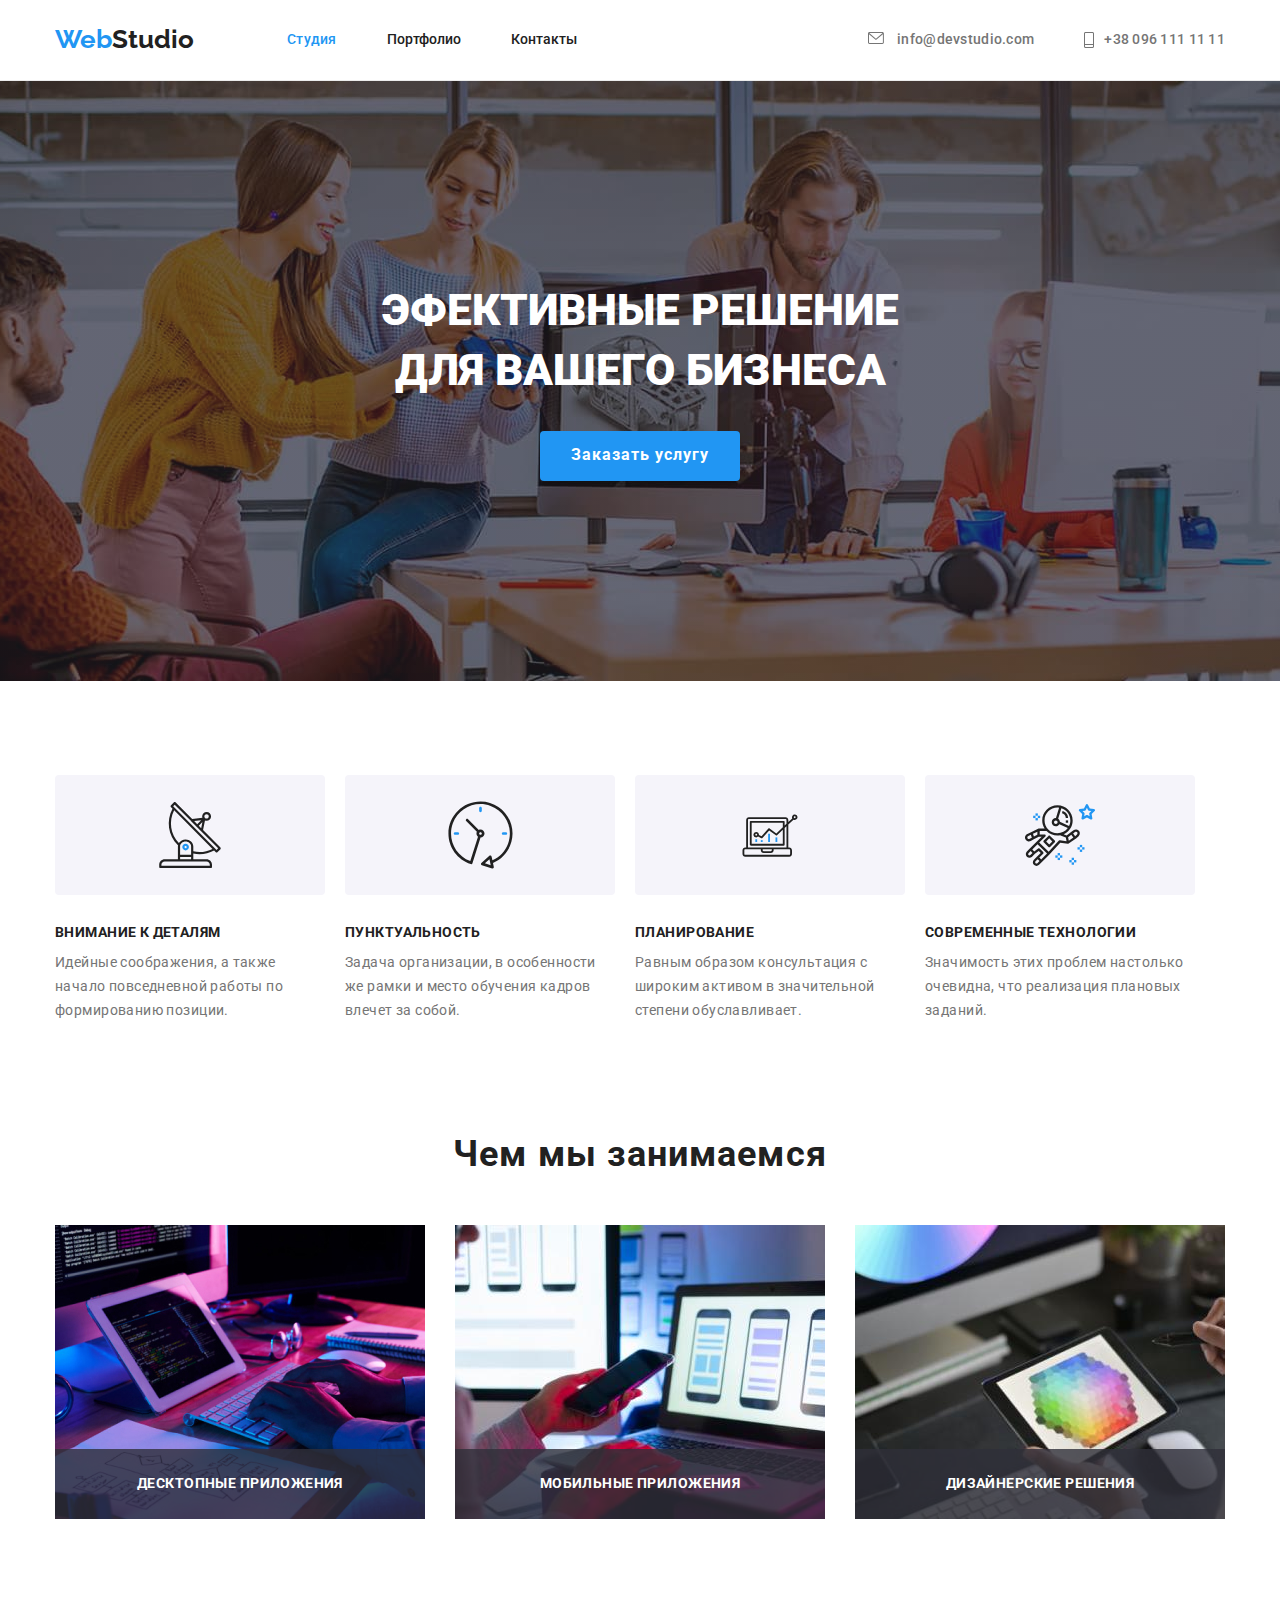
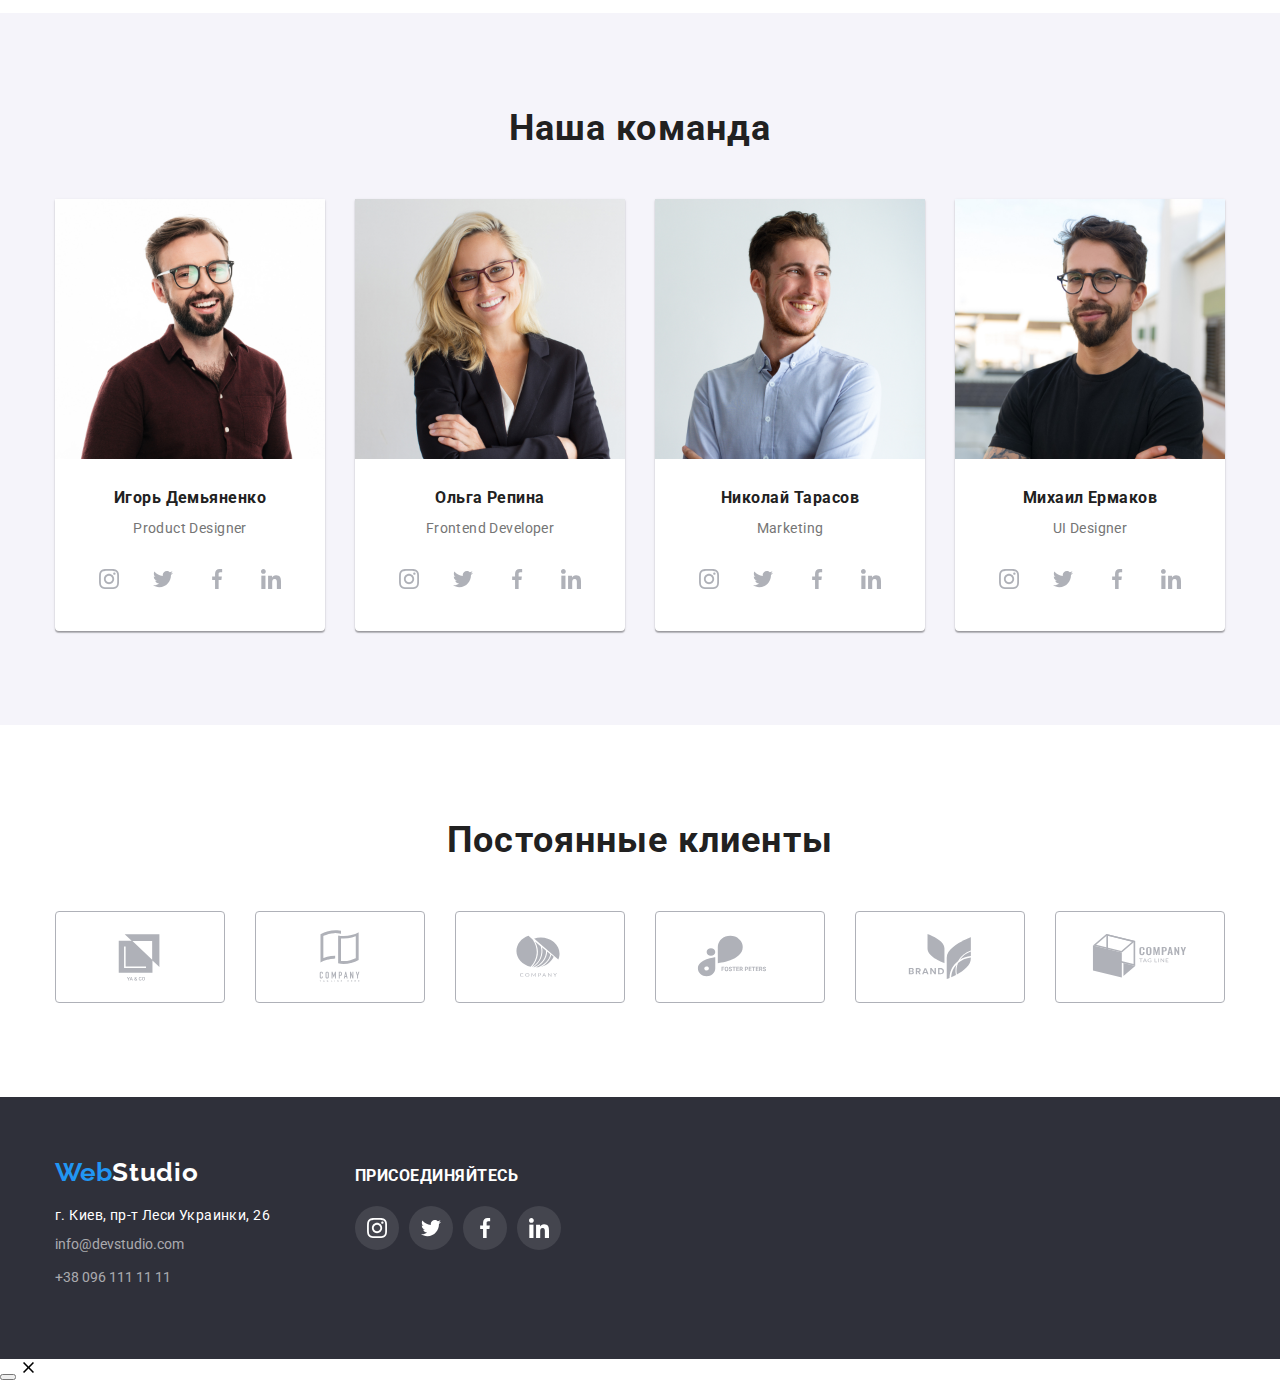
==== index.html @ 94ea0e65 "work overlay" ====
<!DOCTYPE html>
<html lang="en">
<head>
    <meta charset="UTF-8">
    <meta http-equiv="X-UA-Compatible" content="IE=edge">
    <meta name="viewport" content="width=device-width, initial-scale=1.0">
    <title>Студия</title>
    <link rel="preconnect" href="https://fonts.gstatic.com">
    <link rel="stylesheet" href="https://fonts.googleapis.com/css2?family=Raleway:wght@700&family=Roboto:wght@400;500;700;900&display=swap">
    <link rel="stylesheet" href="https://cdnjs.cloudflare.com/ajax/libs/modern-normalize/1.0.0/modern-normalize.css">
    <link rel="stylesheet" href="./css/style.css">
</head>
<body class="page">
    <header class="header">
        <div class="container">
            <div class="main-nav">
                <nav class="nav">
                    <a class="logo" href="./index.html">Web<span class="logo-studio">Studio</span></a>
                    <ul class="site-nav list">
                        <li class="nav-list-item"> <a class="site-nav-link-studia" href="./index.html" >Студия</a></li>
                        <li class="nav-list-item"><a class="site-nav-link" href="./portfolio.html">Портфолио</a></li>
                        <li class="nav-list-item"><a class="site-nav-link" href="">Контакты</a></li>
                    </ul>
                </nav>
                <ul class="auth list">
                    <li class="auts-list-item">
                        <a class="contakts-mail" href="info@devstudio.com"> 
                        <svg class="link" width="16" height="12" style="margin-right: 10px">
                            <use href="./imeges/icons.svg#icon-envelope"></use>
                        </svg>
                        info@devstudio.com</a></li>
                    <li class="auts-list-item">
                        <a class="contakts-tel" href="+38096111111">
                        <svg class="link-tel" width="10" height="16" style="margin-right: 10px">
                            <use href="./imeges/icons.svg#icon-Vector-2"></use>
                        </svg>
                        +38 096 111 11 11</a></li>
                </ul>
            </div>
        </div>
    </header>
    <main>
        <section class="herro">
            <div class="container">
                <h1 class="herro-title">ЭФЕКТИВНЫЕ РЕШЕНИЕ <br> ДЛЯ ВАШЕГО БИЗНЕСА</h1>
                <button class="herro-button" data-modal-open>Заказать услугу</button>
            </div>
            
        </section>
        <section class="features">
            <div class="container">
                <ul class="features-list list">
                    <li class="feature-list-item">
                        <div class="features-rectangle">
                            <svg  width="66" height="70">
                                <use href="./imeges/icons.svg#icon-antenna-1"></use>
                            </svg>
                        </div>
                        <h3 class="feature-title title">Внимание к деталям</h3>
                        <p class="desc">Идейные соображения, а также начало повседневной работы по формированию позиции.</p>
                    </li>
                    <li class="feature-list-item">
                        <div class="features-rectangle">
                            <svg width="67" height="70">
                                <use href="./imeges/icons.svg#icon-clock-1"></use>
                            </svg>
                        </div>
                        <h3 class="feature-title title">Пунктуальность</h3>
                        <p class="desc">Задача организации, в особенности же рамки и место обучения кадров влечет за собой.</p>
                    </li>
                    <li class="feature-list-item">
                        <div class="features-rectangle">
                            <svg width="70" height="55">
                                <use href="./imeges/icons.svg#icon-diagram-1"></use>
                            </svg>
                        </div>
                        <h3 class="feature-title title">Планирование</h3>
                        <p class="desc">Равным образом консультация с широким активом в значительной степени обуславливает.</p>
                    </li>
                    <li class="feature-list-item">
                        <div class="features-rectangle">
                            <svg width="70" height="70">
                                <use href="./imeges/icons.svg#icon-astronaut-1"></use>
                            </svg>
                        </div>
                        <h3 class="feature-title title">Современные технологии</h3>
                        <p class="desc">Значимость этих проблем настолько очевидна, что реализация плановых заданий.</p>
                    </li>
                </ul>
            </div>
        </section>
        <section class="our-work">
            <div class="container">
                <h2 class="title-h-two">Чем мы занимаемся</h2>
                <ul class="list">
                    <li class="our-work-item">
                        <div class="our-work-div">
                            <img src="./imeges/klava.jpg" alt="Руки на клавиатуре" width="370">
                            <div class="our-work-overlay">
                                <h3 class="our-work-title-overlay title">Десктопные приложения</h3>
                            </div>
                        </div>
                        
                    </li>
                    <li class="our-work-item">
                        <div class="our-work-div">
                            <img src="./imeges/tel.jpg" alt="телефон в руке" width="370">
                            <div class="our-work-overlay">
                                <h3 class="our-work-title-overlay title">Мобильные приложения</h3>
                            </div>
                        </div>
                        
                    </li>
                    <li class="our-work-item">
                        <div class="our-work-div">
                        <img src="./imeges/tab.jpg" alt="планшет в руке" width="370">
                        <div class="our-work-overlay">
                            <h3 class="our-work-title-overlay title">Дизайнерские решения</h3>
                        </div>
                        </div>
                    </li>
                </ul>
            </div>
        </section>
        <section class="our-team">
            <div class="container">
                <h2 class="title-h-two">Наша команда</h2>
                <ul class="team-list list">
                    <li class="team-list-item">
                        <article class="our-team-card">
                            <img src="./imeges/Igor.jpg" alt="Игорь Демьяненко" width="270">
                            <div class="our-team-content">
                                <h3 class="title-h-three">Игорь Демьяненко</h3>
                                <p class="desc">Product Designer</p>
                                <ul class="social-list list">
                                    <li class="social-list-item">
                                        <a class="social-link" href="">
                                            <svg class="social-link-icon" width="20" height="20">
                                                <use href="./imeges/icons.svg#icon-instagram-2"></use>
                                            </svg>
                                        </a>
                                    </li>
                                    <li class="social-list-item">
                                        <a class="social-link" href="">
                                            <svg class="social-link-icon" width="20" height="20">
                                                <use href="./imeges/icons.svg#icon-twitter-1"></use>
                                            </svg>
                                        </a>
                                    </li>
                                    <li class="social-list-item">
                                        <a class="social-link" href="">
                                            <svg class="social-link-icon"  width="20" height="20">
                                                <use href="./imeges/icons.svg#icon-facebook-1"></use>
                                            </svg>
                                        </a>
                                    </li>
                                    <li class="social-list-item">
                                        <a class="social-link" href="">
                                            <svg class="social-link-icon" width="20" height="20">
                                                <use href="./imeges/icons.svg#icon-linkedin-1"></use>
                                            </svg>
                                        </a>
                                    </li>
                                </ul>
                            </div>
                        </article> 
    
                    </li>
                    <li class="team-list-item">
                        <article class="our-team-card">
                            <img src="./imeges/Olga.jpg" alt="Ольга Репина" width="270">
                            <div class="our-team-content">
                                <h3 class="title-h-three">Ольга Репина</h3>
                                <p class="desc">Frontend Developer</p>
                                <ul class="social-list list">
                                    <li class="social-list-item">
                                        <a class="social-link" href="">
                                            <svg class="social-link-icon" width="20" height="20">
                                                <use href="./imeges/icons.svg#icon-instagram-2"></use>
                                            </svg>
                                        </a>
                                    </li>
                                    <li class="social-list-item">
                                        <a class="social-link" href="">
                                            <svg class="social-link-icon" width="20" height="20">
                                                <use href="./imeges/icons.svg#icon-twitter-1"></use>
                                            </svg>
                                        </a>
                                    </li>
                                    <li class="social-list-item">
                                        <a class="social-link" href="">
                                            <svg class="social-link-icon" width="20" height="20">
                                                <use href="./imeges/icons.svg#icon-facebook-1"></use>
                                            </svg>
                                        </a>
                                    </li>
                                    <li class="social-list-item">
                                        <a class="social-link" href="">
                                            <svg class="social-link-icon" width="20" height="20">
                                                <use href="./imeges/icons.svg#icon-linkedin-1"></use>
                                            </svg>
                                        </a>
                                    </li>
                                </ul>
                            </div>
                        </article> 
                    </li>
                    <li class="team-list-item">
                        <article class="our-team-card">
                            <img src="./imeges/Nikolai.jpg" alt="Николай Тарасов" width="270">
                            <div class="our-team-content">
                                <h3 class="title-h-three">Николай Тарасов</h3>
                                <p class="desc">Marketing</p>
                                <ul class="social-list list">
                                    <li class="social-list-item">
                                        <a class="social-link" href="">
                                            <svg class="social-link-icon" width="20" height="20">
                                                <use href="./imeges/icons.svg#icon-instagram-2"></use>
                                            </svg>
                                        </a>
                                    </li>
                                    <li class="social-list-item">
                                        <a class="social-link" href="">
                                            <svg class="social-link-icon" width="20" height="20">
                                                <use href="./imeges/icons.svg#icon-twitter-1"></use>
                                            </svg>
                                        </a>
                                    </li>
                                    <li class="social-list-item">
                                        <a class="social-link" href="">
                                            <svg class="social-link-icon" width="20" height="20">
                                                <use href="./imeges/icons.svg#icon-facebook-1"></use>
                                            </svg>
                                        </a>
                                    </li>
                                    <li class="social-list-item">
                                        <a class="social-link" href="">
                                            <svg class="social-link-icon" width="20" height="20">
                                                <use href="./imeges/icons.svg#icon-linkedin-1"></use>
                                            </svg>
                                        </a>
                                    </li>
                                </ul>
                            </div>
                           
                        </article>
                    </li>
                    <li class="team-list-item">
                        <article class="our-team-card">
                            <img src="./imeges/Michael.jpg" alt="Михаил Ермаков" width="270">
                            <div class="our-team-content">
                                <h3 class="title-h-three">Михаил Ермаков</h3>
                                <p class="desc">UI Designer</p>
                                <ul class="social-list list">
                                    <li class="social-list-item">
                                        <a class="social-link" href="">
                                            <svg class="social-link-icon" width="20" height="20">
                                                <use href="./imeges/icons.svg#icon-instagram-2"></use>
                                            </svg>
                                        </a>
                                    </li>
                                    <li class="social-list-item">
                                        <a class="social-link" href="">
                                            <svg class="social-link-icon" width="20" height="20">
                                                <use href="./imeges/icons.svg#icon-twitter-1"></use>
                                            </svg>
                                        </a>
                                    </li>
                                    <li class="social-list-item">
                                        <a class="social-link" href="">
                                            <svg class="social-link-icon" width="20" height="20">
                                                <use href="./imeges/icons.svg#icon-facebook-1"></use>
                                            </svg>
                                        </a>
                                    </li>
                                    <li class="social-list-item">
                                        <a class="social-link" href="">
                                            <svg class="social-link-icon" width="20" height="20">
                                                <use href="./imeges/icons.svg#icon-linkedin-1"></use>
                                            </svg>
                                        </a>
                                    </li>
                                </ul>
                            </div>
                        </article>
                    </li>
                </ul>
            </div>
        </section>
        <section class="our-clients">
            <div class="container">
                <h2 class="our-clients-title">Постоянные клиенты</h2>
                <ul class="our-clients-list list" >
                    <li>
                        <a class="client-link" href="">
                            <svg class="client-link-icon" width="106" height="60">
                                <use href="./imeges/icons.svg#icon-Logo-4"></use>
                            </svg>
                        </a>
                    </li>
                    <li>
                        <a class="client-link" href="">
                            <svg class="client-link-icon" width="106" height="60">
                                <use href="./imeges/icons.svg#icon-Logo-1-1"></use>
                            </svg>
                        </a>
                    </li> 
                    <li>
                        <a class="client-link" href="">
                            <svg class="client-link-icon"  width="106" height="60">
                                <use href="./imeges/icons.svg#icon-Logo-5-1"></use>
                            </svg>
                        </a>
                    </li>
                    <li>
                        <a class="client-link" href="">
                            <svg class="client-link-icon" width="106" height="60">
                                <use href="./imeges/icons.svg#icon-Logo-2-1"></use>
                            </svg>
                        </a>
                    </li>
                    <li>
                        <a class="client-link" href="">
                            <svg class="client-link-icon" width="106" height="60">
                                <use href="./imeges/icons.svg#icon-Logo-7"></use>
                            </svg>
                        </a>
                    </li>
                    <li>
                        <a class="client-link" href="">
                            <svg class="client-link-icon" width="106" height="60">
                                <use href="./imeges/icons.svg#icon-Logo-6-1"></use>
                            </svg>
                        </a>
                    </li>
                </ul>
            </div>
        </section>
    </main>
    <footer class="footer">
        <div class="container">
            <div class="post">
                <a class="logo" href="./index.html">Web<span class="logo-studio-footer">Studio</span></a>
                <address class="footer-address">г. Киев, пр-т Леси Украинки, 26</address>
                <ul class="footer-contakts-item">
                    <li class="footer-contakts-title"><a class="footer-contakts" href="info@devstudio.com">info@devstudio.com</a></li>
                    <li class="footer-contakts-title"><a class="footer-contakts" href="+380961111111">+38 096 111 11 11</a></li>
                </ul>
            </div>
            <div class="footer-social">
                <h3 class="footer-social-title">присоединяйтесь</h3>
                <ul class="footer-social-list list">
                    <li class="footer-social-list-item">
                        <a class="footer-social-link" href="">
                            <svg class="footer-social-icon"  width="20" height="20">
                                <use href="./imeges/icons.svg#icon-instagram-2"></use>
                            </svg>
                        </a>
                    </li>
                    <li class="footer-social-list-item">
                        <a class="footer-social-link" href="">
                            <svg class="footer-social-icon"  width="20" height="20">
                                <use href="./imeges/icons.svg#icon-twitter-1"></use>
                            </svg>
                        </a>
                    </li>
                    <li class="footer-social-list-item">
                        <a class="footer-social-link" href="">
                            <svg class="footer-social-icon"  width="20" height="20">
                                <use href="./imeges/icons.svg#icon-facebook-1"></use>
                            </svg>
                        </a>
                    </li>
                    <li class="footer-social-list-item">
                        <a class="footer-social-link" href="">
                            <svg class="footer-social-icon"  width="20" height="20">
                                <use href="./imeges/icons.svg#icon-linkedin-1"></use>
                            </svg>
                        </a>
                    </li>
                </ul>
            </div>
        </div>
    </footer>
    <div class="backdrop is-hiden" data-modal>
        <div class="madal">
            <button class="btn-close" data-modal-close></button>
            <svg  width="18" height="18">
                <use href="./imeges/icons.svg#icon-close"></use>
            </svg>
        </div>
    </div>
    <script src="./js/modal.js"></script>
</body>
</html>
---- css/style.css ----
ul {
  list-style: none;
}
a {
  text-decoration: none;
}
:root {
  --main-text-cl: #212121;
  --btn-cl: #2196f3;
  --bg-cl: #e5e5e5;
  --pargf-cl: #757575;
  --dark-bg: #2f303a;
  --text-white: #ffffff;
  --maim-font: "Roboto", sans-serif;
  --bg-cl-icon: #f5f4fa;
  --icon-cl: #afb1b8;
}
html {
  box-sizing: border-box;
}
img {
  display: block;
  max-width: 100%;
  height: auto;
}
p {
  margin: 0;
  padding: 0;
}
*,
*::before,
*::after {
  box-sizing: inherit;
}
.page {
  background-color: var(--text-white);
  font-family: var(--maim-font);
  color: var(--main-text-cl);
  font-style: normal;
  font-weight: normal;
  font-size: 14px;
  line-height: 1.7;
}
.container {
  width: 1200px;
  margin: 0 auto;
  padding: 0 15px;
}
.list {
  padding: 0;
  margin: 0;
  list-style: none;
}
.title {
  margin-top: 0;
  margin-bottom: 0;
}
.title {
  font-size: 14px;
  font-weight: bold;
  line-height: 1.14;
  letter-spacing: 0.03em;
  text-transform: uppercase;
  color: var(--main-text-cl);
  margin-bottom: 10px;
}

.header {
  margin-left: 0;
  border-bottom: 1px solid #ececec;
}
/* #region main*/
.main-nav {
  display: flex;
  background: var(--text-white);
}
.nav {
  display: flex;
  align-items: center;
}
.main-nav .container {
  align-items: center;
  display: flex;
}
.nav-list-item:not(:last-child) {
  margin-right: 50px;
}
.logo {
  font-family: "Raleway", sans-serif;
  font-weight: bold;
  font-size: 26px;
  line-height: 1.2;
  color: var(--btn-cl);
  display: flex;
}
.logo-studio {
  color: var(--main-text-cl);
}
.site-nav {
  display: flex;
  margin-left: 93px;
}

.nav .site-nav-link:hover,
.nav .site-nav-link:focus {
  color: var(--btn-cl);
}

.auth .contakts-mail:hover,
.auth .contakts-mail:focus {
  color: var(--btn-cl);
}
.auth .contakts-tel:hover,
.auth .contakts-tel:focus {
  color: var(--btn-cl);
}
.contakts-tel:hover .link,
.contakts-tel:focus .link {
  fill: var(--btn-cl);
}
.contakts-mail:hover .link,
.contakts-mail:focus .link {
  fill: var(--btn-cl);
}
.contakts-mail,
.contakts-tel {
  fill: currentColor;
}
.site-nav-link {
  font-weight: 500;
  line-height: 1.14;
  color: var(--main-text-cl);
  padding-top: 32px;
  padding-bottom: 32px;
  display: block;
}
.site-nav-link-studia {
  font-weight: 500;
  line-height: 1.14;
  letter-spacing: 0.02em;
  color: var(--btn-cl);
  padding-top: 32px;
  padding-bottom: 32px;
  display: block;
}
.auth {
  display: flex;
  margin-left: auto;
  text-align: center;
}
.auts-list-item:not(:last-child) {
  margin-right: 50px;
}
.contakts-mail {
  font-weight: 500;
  line-height: 1.14;
  letter-spacing: 0.02em;
  color: var(--pargf-cl);
  padding-top: 32px;
  padding-bottom: 32px;
  display: block;
}
.contakts-tel {
  font-weight: 500;
  line-height: 1.14;
  letter-spacing: 0.02em;
  color: var(--pargf-cl);
  padding-top: 32px;
  padding-bottom: 32px;
  display: block;
  display: flex;
  text-align: center;
}
/*#endregion main*/

/*#region herro*/
.herro-button:hover,
.herro-button:focus {
  background-color: #188ce8;
}
.herro {
  max-width: 1600px;
  height: 600px;
  margin-left: auto;
  margin-right: auto;
  background-image: linear-gradient(
      rgba(47, 48, 58, 0.4),
      rgba(47, 48, 58, 0.4)
    ),
    url(../imeges/herro.jpg);
  background-repeat: no-repeat;
  background-position: center;
  background-size: cover;
  background-color: var(--dark-bg);
  text-align: center;
  padding-top: 200px;
  padding-bottom: 200px;
}
.herro-title {
  font-family: var(--maim-font);
  margin-top: 0;
  font-weight: 900;
  font-size: 44px;
  line-height: 1.36;
  color: var(--text-white);
  margin-bottom: 30px;
}
.herro-button {
  letter-spacing: 0.06em;
  line-height: 1.81;
  font-size: 16px;
  font-weight: 700;
  background: var(--btn-cl);
  box-shadow: 0px 4px 4px rgba(0, 0, 0, 0.15);
  border-radius: 4px;
  color: var(--text-white);
  width: 145px;
  height: 38px;
  left: 712px;
  top: 174px;
  width: 200px;
  height: 50px;
  left: 700px;
  top: 430px;
  border-style: none;
}
/*#endregion herro*/
/*#region features*/
.features {
  background: var(--text-white);
  padding-top: 94px;
}
.features-list {
  display: flex;
}
.feature-list-item {
  flex-basis: 270px;
}
.feature-list-item:not(:last-child) {
  margin-right: 20px;
}
.features-rectangle {
  height: 120px;
  margin-bottom: 30px;
  display: flex;
  justify-content: center;
  align-items: center;

  background-color: var(--bg-cl-icon);
  border-radius: 4px;
}

.title-h-three {
  font-weight: bold;
  font-size: 16px;
  line-height: 1.14;
  letter-spacing: 0.03em;
  color: var(--main-text-cl);
  margin-top: 0px;
  margin-bottom: 10px;
}
.desc {
  line-height: 1.71;
  letter-spacing: 0.03em;
  color: var(--pargf-cl);
  margin-bottom: 16px;
}
/*#endregion features*/

/*#region our-work*/
.our-work {
  background: var(--text-white);
  padding-top: 94px;
  padding-bottom: 94px;
}
.our-work .list {
  display: flex;
}
.title-h-two {
  font-weight: bold;
  font-size: 36px;
  line-height: 1.17;
  text-align: center;
  letter-spacing: 0.03em;
  color: var(--maim-font);
  margin-bottom: 50px;
  margin-top: 0;
}
.our-work-item{
  position: relative;
}
.our-work-item:not(:last-child) {
  margin-right: 30px;

}
.our-work-overlay{
  position: absolute;
  background-color: rgba(47, 48, 58, 0.8);
  width: 100%;
  bottom: 0;
  left: 0;
  
}
.our-work-title-overlay{
  line-height: 1,14;
text-align: center;
letter-spacing: 0.03em;
text-transform: uppercase;
margin-bottom: 0;
padding: 27px 0;

color: var(--text-white);

}
.our-work-div{
  position: relative;
top: 0;
bottom: 0;
}

/*#endregion our-work*/
/*#region our-team*/
.our-team {
  background-color: var(--bg-cl-icon);
  padding-bottom: 94px;
  padding-top: 94px;
}
.team-list {
  display: flex;
}
.team-list-item:not(:last-child) {
  margin-right: 30px;
}
.our-team-card {
  background-color: var(--text-white);
  text-align: center;
  box-shadow: 0px 1px 3px rgba(0, 0, 0, 0.12), 0px 1px 1px rgba(0, 0, 0, 0.14),
    0px 2px 1px rgba(0, 0, 0, 0.2);
  border-radius: 0px 0px 4px 4px;
  width: 270px;
}
.our-team-content {
  padding: 30px 32px;
}
.social-list {
  display: flex;
  justify-content: space-between;
}

.social-link:hover,
.social-link:focus {
  color: var(--text-white);
  background-color: var(--btn-cl);
}

.social-link {
  width: 44px;
  height: 44px;
  display: flex;
  border-radius: 50%;
  justify-content: center;
  align-items: center;

  text-decoration: none;
  color: var(--icon-cl);
  background-color: inherit;
  fill: currentColor;
}

/*#endregion our-team*/
/*#region our-clients*/
.our-clients {
  padding: 94px 0;
}
.our-clients-title {
  color: var(--main-text-cl);
  font-weight: bold;
  font-size: 36px;
  line-height: 1.17;
  text-align: center;
  letter-spacing: 0.03em;
  margin-bottom: 50px;
  margin-top: 0;
}
.our-clients-list {
  display: flex;
  justify-content: space-between;
}
.client-link {
  width: 170px;
  height: 92px;
  display: flex;
  justify-content: center;
  align-items: center;
  fill: var(--icon-cl);
  border-radius: 4px;
  border: 1px solid var(--icon-cl);
}
.client-link:hover,
.client-link:focus {
  border-color: var(--btn-cl);
  fill: var(--btn-cl);
}
/*#endregion our-clients*/
.footer > .container {
  display: flex;
  align-items: baseline;
}
.footer {
  padding-top: 60px;
  padding-bottom: 60px;
  background-color: var(--dark-bg);
  color: var(--text-white);
  text-decoration: none;
  padding-left: 0;
  padding-right: 0;
}
.footer .footer-address:hover,
.footer .footer-address:focus {
  color: var(--btn-cl);
}
.footer .footer-contakts:hover,
.footer .footer-contakts:focus {
  color: var(--btn-cl);
}
.logo-studio-footer {
  color: var(--text-white);
  line-height: 1.2;
  /* or 171% */
  letter-spacing: 0.03em;
  color: #ffffff;
}
.footer-contakts-list {
  display: block;
  padding-left: 0;
}

.footer-address {
  font-family: Roboto;
  font-style: normal;
  font-weight: normal;
  color: var(--text-white);
  line-height: 1.14;
  /* or 171% */

  letter-spacing: 0.03em;
  text-decoration: none;
  margin-bottom: 9px;
  margin-top: 20px;
}
.footer-contakts-list {
  font-family: Roboto;
  font-style: normal;
  font-weight: normal;
  line-height: 1.7;

  letter-spacing: 0.03em;
  color: rgba(255, 255, 255, 0.6);
  text-decoration: none;
}

.footer-contakts {
  color: rgba(255, 255, 255, 0.6);
}
.post:not(:last-child) {
  margin-bottom: 9px;
}
.footer-contakts-list:not(:last-child) {
  margin-bottom: 9px;
}
.post {
  margin-left: 0;
  margin-right: 30px;
  width: 270px;
}
.footer-contakts-item {
  padding-left: 0px;
  margin: 0px;
}
.footer-contakts-title:not(:last-child) {
  margin-bottom: 9px;
}
.footer-social {
  width: 206px;
  display: block;
}
.footer-social-title {
  font-weight: bold;
  line-height: 1.14;
  letter-spacing: 0.03em;
  text-transform: uppercase;

  color: var(--text-white);
  display: inline-block;
  margin-bottom: 20px;
  margin-top: 0;
}
.footer-social-list {
  display: flex;
  justify-content: space-between;
}
.footer-social-link {
  width: 44px;
  height: 44px;
  display: flex;
  justify-content: center;
  align-items: center;

  border-radius: 50%;
  text-decoration: none;
  fill: var(--text-white);
  background-color: rgba(255, 255, 255, 0.1);
}
.footer-social-link:hover,
.footer-social-link:focus {
  color: var(--text-white);
  background-color: var(--btn-cl);
}
.contacts {
  margin-top: 20px;
  font-style: inherit;
}
.contakts-mail-portfolio {
  font-weight: 500;
  line-height: 1.14;
  letter-spacing: 0.02em;
  color: var(--pargf-cl);
}
.visually-hidden {
  position: absolute !important;
  clip: rect(1px 1px 1px 1px);
  clip: rect(1px, 1px, 1px, 1px);
  padding: 0 !important;
  border: 0 !important;
  height: 1px !important;
  width: 1px !important;
  overflow: hidden;
}
.our-services {
  background-color: var(--text-white);
  padding-top: 94px;
  padding-bottom: 94px;
}

.our-services .our-services-button:hover,
.our-services .our-services-button:focus {
  background-color: var(--btn-cl);
  color: var(--text-white);
}
.project-button {
  display: flex;
  margin-bottom: 50px;
  justify-content: center;
}
.button-list {
  display: flex;
  justify-content: center;
}
.button-item {
}
.button-item:not(:last-child) {
  margin-right: 8px;
}
.our-services-button {
  font-weight: 500;
  font-size: 16px;
  line-height: 1.63;
  color: var(--main-text-cl);
  background: #f5f4fa;
  cursor: pointer;
  display: inline-block;
  border-radius: 4px;
  border-style: none;
  padding: 6px 22px;
}
.card-set {
  flex-basis: calc(100% / 3 -20px);
  margin-left: 30px;
  margin-top: 50px;
}
.card-set :nth-child(3n) {
  margin-right: 0;
}
.card-set :nth-last-child(-n + 3) {
  margin-bottom: 0;
}
.card-list-content {
  width: 370px;
}
.card-list-content:hover {
  box-shadow: 0px 1px 1px rgba(0, 0, 0, 0.12), 0px 4px 4px rgba(0, 0, 0, 0.06),
    1px 4px 6px rgba(0, 0, 0, 0.16);
}
.card-set {
  margin-top: 50px;
  padding: 0;
  margin: 0;
  list-style: none;
  display: flex;
  flex-wrap: wrap;
}
.card-list-iten {
  margin-right: 30px;
  background-color: var(--text-white);
  margin-bottom: 30px;
}
.project-content {
  padding: 15px;
}
.our-project-card {
  background-color: var(--text-white);
}
.card-text {
  margin-top: 10px;
}
.card-content {
  padding: 20px 24px;
  border: 1px solid #eeeeee;
}
.our-projects-name {
  font-weight: bold;
  font-size: 18px;
  line-height: 2;
  letter-spacing: 0.06em;
  margin-bottom: 4px;
  margin-top: 0px;

  color: var(--main-text-cl);
}
.our-projects-type {
  font-size: 16px;
  line-height: 1.87;
  letter-spacing: 0.03em;
  color: var(--pargf-cl);
}
/*
.backdrop {
  position: fixed;
  top: 0;
  left: 0;
  width: 100%;
  height: 100%;
  background-color: rgba(0, 0, 0, 0.2);
}

.backdrop .is-hidden {
  opacity: 0;
  pointer-events: none;
  visibility: inherit;
}

.modal {
  position: absolute;
  min-width: 528px;
  min-height: 581px;
  left: 536px;
  top: 221px;

  color: var(--text-white);
  box-shadow: 0px 1px 3px rgba(0, 0, 0, 0.12), 0px 1px 1px rgba(0, 0, 0, 0.14),
    0px 2px 1px rgba(0, 0, 0, 0.2);
  border-radius: 4px;
}
.btn-close {
  position: absolute;
  width: 30px;
  height: 30px;
  margin-top: 8px;
  margin-left: 8px;
  fill: var(--main-text-cl);
  background: var(--text-white);
  border: 1px solid rgba(0, 0, 0, 0.1);
}
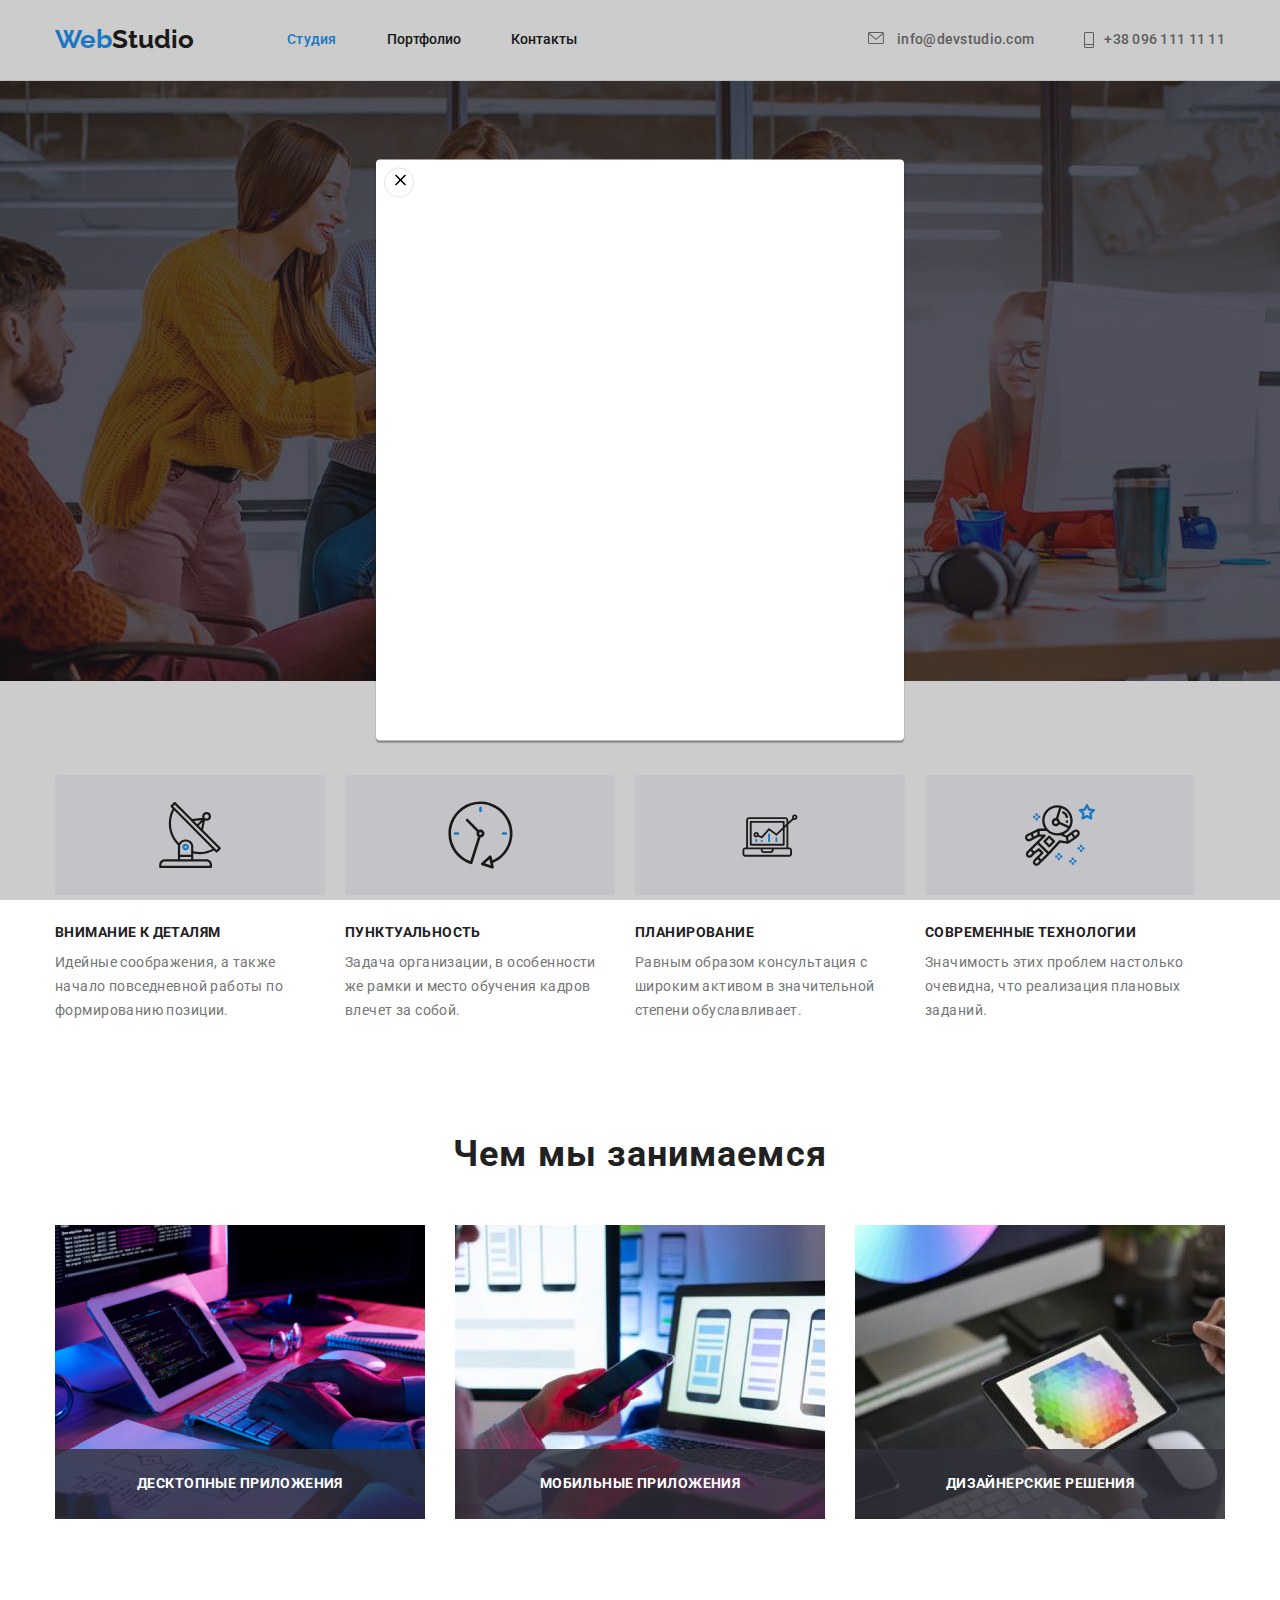
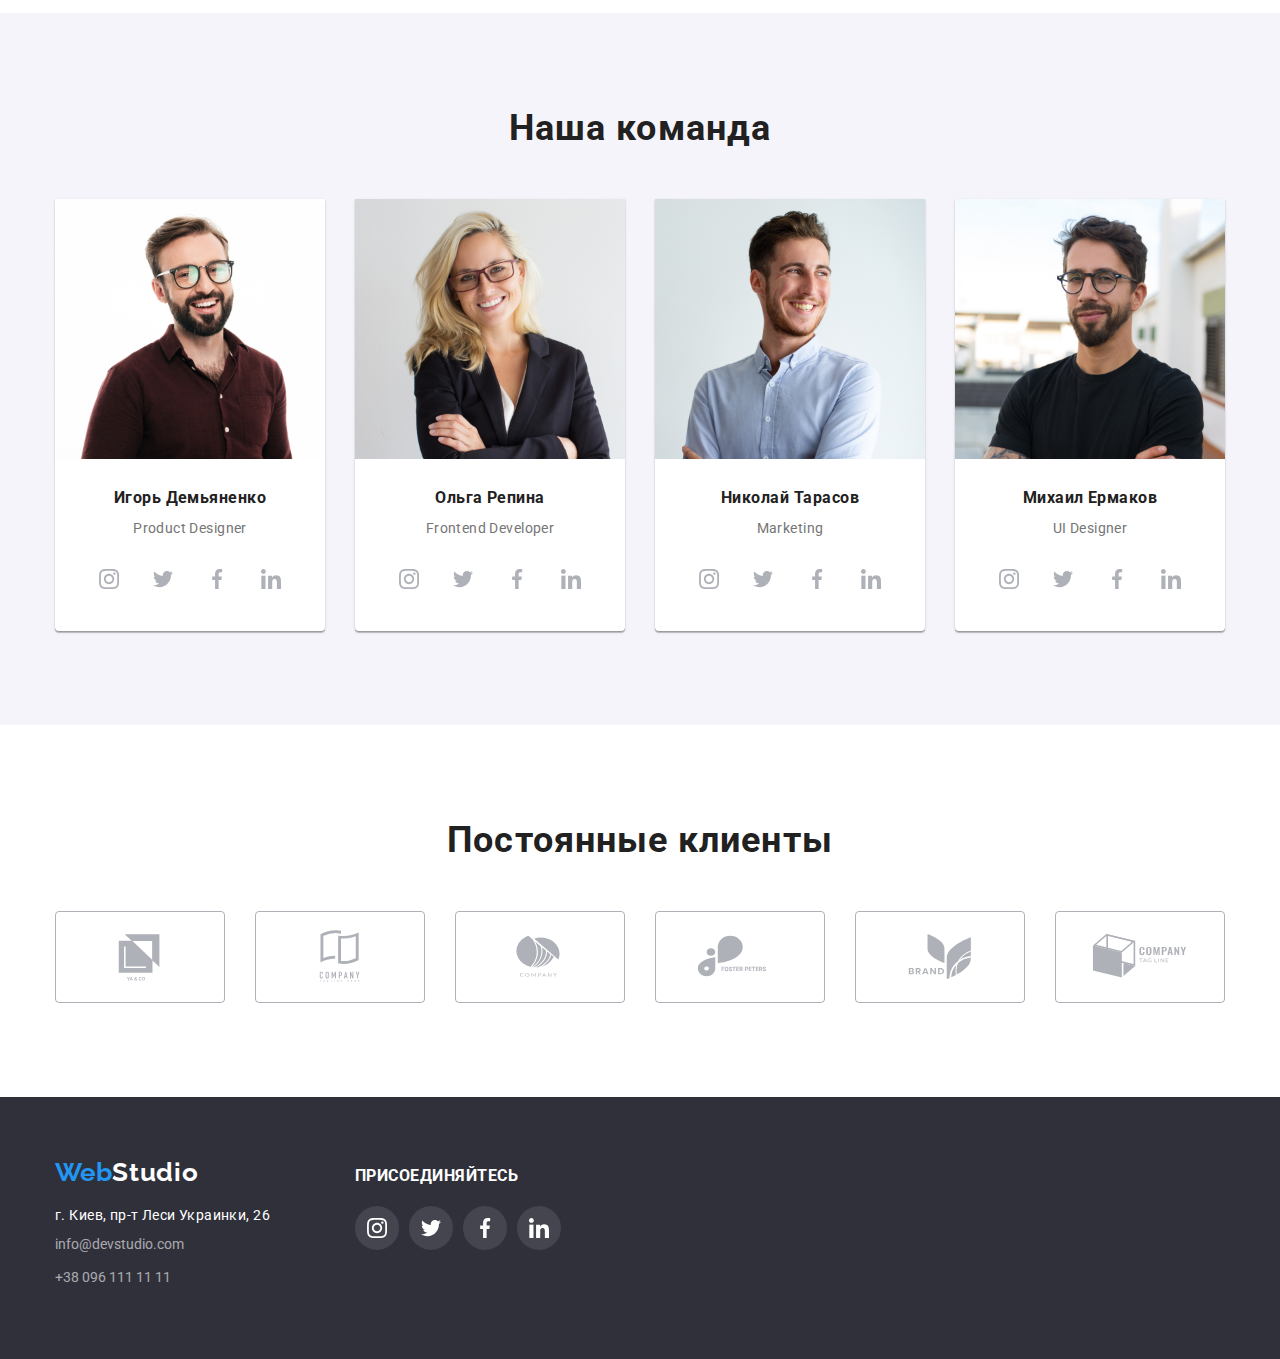
==== commit 290cc15f: "close button" ====
--- a/index.html
+++ b/index.html
@@ -43,7 +43,7 @@
         <section class="herro">
             <div class="container">
                 <h1 class="herro-title">ЭФЕКТИВНЫЕ РЕШЕНИЕ <br> ДЛЯ ВАШЕГО БИЗНЕСА</h1>
-                <button class="herro-button" data-modal-open>Заказать услугу</button>
+                <button class="herro-button" type="button" data-modal-open>Заказать услугу</button>
             </div>
             
         </section>
@@ -382,12 +382,14 @@
             </div>
         </div>
     </footer>
-    <div class="backdrop is-hiden" data-modal>
-        <div class="madal">
-            <button class="btn-close" data-modal-close></button>
-            <svg  width="18" height="18">
-                <use href="./imeges/icons.svg#icon-close"></use>
-            </svg>
+    
+    <div class="backdrop is-hidden" data-modal>
+        <div class="modal">
+            <button class="btn-close" data-modal-close>
+                <svg width="18" height="18">
+                    <use href="./imeges/icons.svg#icon-close"></use>
+                </svg>
+            </button>
         </div>
     </div>
     <script src="./js/modal.js"></script>
--- a/css/style.css
+++ b/css/style.css
@@ -14,6 +14,7 @@
   --maim-font: "Roboto", sans-serif;
   --bg-cl-icon: #f5f4fa;
   --icon-cl: #afb1b8;
+  --animation: 250ms cubic-bezier(0.4, 0, 0.2, 1);
 }
 html {
   box-sizing: border-box;
@@ -133,6 +134,7 @@
   padding-top: 32px;
   padding-bottom: 32px;
   display: block;
+  transition: var(--animation);
 }
 .site-nav-link-studia {
   font-weight: 500;
@@ -142,6 +144,7 @@
   padding-top: 32px;
   padding-bottom: 32px;
   display: block;
+  transition: background-color var(--animation), color var(--animation);
 }
 .auth {
   display: flex;
@@ -159,6 +162,7 @@
   padding-top: 32px;
   padding-bottom: 32px;
   display: block;
+  transition:background-color var(--animation), color var(--animation);
 }
 .contakts-tel {
   font-weight: 500;
@@ -170,6 +174,8 @@
   display: block;
   display: flex;
   text-align: center;
+    transition:background-color var(--animation), color var(--animation);
+
 }
 /*#endregion main*/
 
@@ -214,6 +220,7 @@
   box-shadow: 0px 4px 4px rgba(0, 0, 0, 0.15);
   border-radius: 4px;
   color: var(--text-white);
+  cursor: pointer;
   width: 145px;
   height: 38px;
   left: 712px;
@@ -223,6 +230,8 @@
   left: 700px;
   top: 430px;
   border-style: none;
+  transition:background-color var(--animation), color var(--animation);
+
 }
 /*#endregion herro*/
 /*#region features*/
@@ -286,36 +295,33 @@
   margin-bottom: 50px;
   margin-top: 0;
 }
-.our-work-item{
+.our-work-item {
   position: relative;
 }
 .our-work-item:not(:last-child) {
   margin-right: 30px;
-
-}
-.our-work-overlay{
+}
+.our-work-overlay {
   position: absolute;
   background-color: rgba(47, 48, 58, 0.8);
   width: 100%;
   bottom: 0;
   left: 0;
-  
-}
-.our-work-title-overlay{
-  line-height: 1,14;
-text-align: center;
-letter-spacing: 0.03em;
-text-transform: uppercase;
-margin-bottom: 0;
-padding: 27px 0;
-
-color: var(--text-white);
-
-}
-.our-work-div{
+}
+.our-work-title-overlay {
+  line-height: 1, 14;
+  text-align: center;
+  letter-spacing: 0.03em;
+  text-transform: uppercase;
+  margin-bottom: 0;
+  padding: 27px 0;
+
+  color: var(--text-white);
+}
+.our-work-div {
   position: relative;
-top: 0;
-bottom: 0;
+  top: 0;
+  bottom: 0;
 }
 
 /*#endregion our-work*/
@@ -365,6 +371,8 @@
   color: var(--icon-cl);
   background-color: inherit;
   fill: currentColor;
+  transition: background-color var(--animation), color var(--animation);
+
 }
 
 /*#endregion our-team*/
@@ -395,6 +403,8 @@
   fill: var(--icon-cl);
   border-radius: 4px;
   border: 1px solid var(--icon-cl);
+    transition:background-color var(--animation), color var(--animation);
+
 }
 .client-link:hover,
 .client-link:focus {
@@ -447,6 +457,8 @@
   text-decoration: none;
   margin-bottom: 9px;
   margin-top: 20px;
+  transition: background-color var(--animation), color var(--animation);
+
 }
 .footer-contakts-list {
   font-family: Roboto;
@@ -510,6 +522,8 @@
   text-decoration: none;
   fill: var(--text-white);
   background-color: rgba(255, 255, 255, 0.1);
+  transition: background-color var(--animation), color var(--animation);
+
 }
 .footer-social-link:hover,
 .footer-social-link:focus {
@@ -572,6 +586,9 @@
   border-radius: 4px;
   border-style: none;
   padding: 6px 22px;
+  box-shadow: 0px 3px 1px rgba(0, 0, 0, 0.1), 0px 1px 2px rgba(0, 0, 0, 0.08), 0px
+  transition: background-color var(--animation), color var(--animation), box-shadow var(--animation);
+
 }
 .card-set {
   flex-basis: calc(100% / 3 -20px);
@@ -586,6 +603,7 @@
 }
 .card-list-content {
   width: 370px;
+  transition: box-shadow var(--animation);
 }
 .card-list-content:hover {
   box-shadow: 0px 1px 1px rgba(0, 0, 0, 0.12), 0px 4px 4px rgba(0, 0, 0, 0.06),
@@ -603,6 +621,35 @@
   margin-right: 30px;
   background-color: var(--text-white);
   margin-bottom: 30px;
+}
+.card-img {
+  position: relative;
+  overflow: hidden;
+}
+.card-list-overlay {
+  position: absolute;
+  top: 0;
+  left: 0;
+  width: 100%;
+  height: 100%;
+  padding: 63px 24px;
+  transform: translateY(100%);
+
+  background: rgba(33, 150, 243, 0.9);
+  transition: transform var(--animation);
+}
+.card-list-contet:hover .card-list-overlay,
+.card-list-content:focus .card-list-overlay {
+  transform: translateY(0);
+}
+.card-list-descr {
+  font-size: 18px;
+  line-height: 1.56;
+  /* or 156% */
+
+  letter-spacing: 0.03em;
+
+  color: var(--text-white);
 }
 .project-content {
   padding: 15px;
@@ -633,30 +680,33 @@
   letter-spacing: 0.03em;
   color: var(--pargf-cl);
 }
-/*
+
 .backdrop {
   position: fixed;
   top: 0;
   left: 0;
   width: 100%;
   height: 100%;
+  overflow: auto;
+  visibility:visible;
   background-color: rgba(0, 0, 0, 0.2);
 }
 
 .backdrop .is-hidden {
   opacity: 0;
+  visibility: inherit;
   pointer-events: none;
-  visibility: inherit;
 }
 
 .modal {
   position: absolute;
+  left: 50%;
+  top: 50%;
+  transform: translate(-50%, -50%);
   min-width: 528px;
   min-height: 581px;
-  left: 536px;
-  top: 221px;
-
-  color: var(--text-white);
+
+  background-color: var(--text-white);
   box-shadow: 0px 1px 3px rgba(0, 0, 0, 0.12), 0px 1px 1px rgba(0, 0, 0, 0.14),
     0px 2px 1px rgba(0, 0, 0, 0.2);
   border-radius: 4px;
@@ -667,7 +717,9 @@
   height: 30px;
   margin-top: 8px;
   margin-left: 8px;
-  fill: var(--main-text-cl);
-  background: var(--text-white);
+  align-items: center;
+  background-color: var(--text-white) ;
   border: 1px solid rgba(0, 0, 0, 0.1);
-}
+  border-radius: 50%;
+  cursor: pointer;
+}
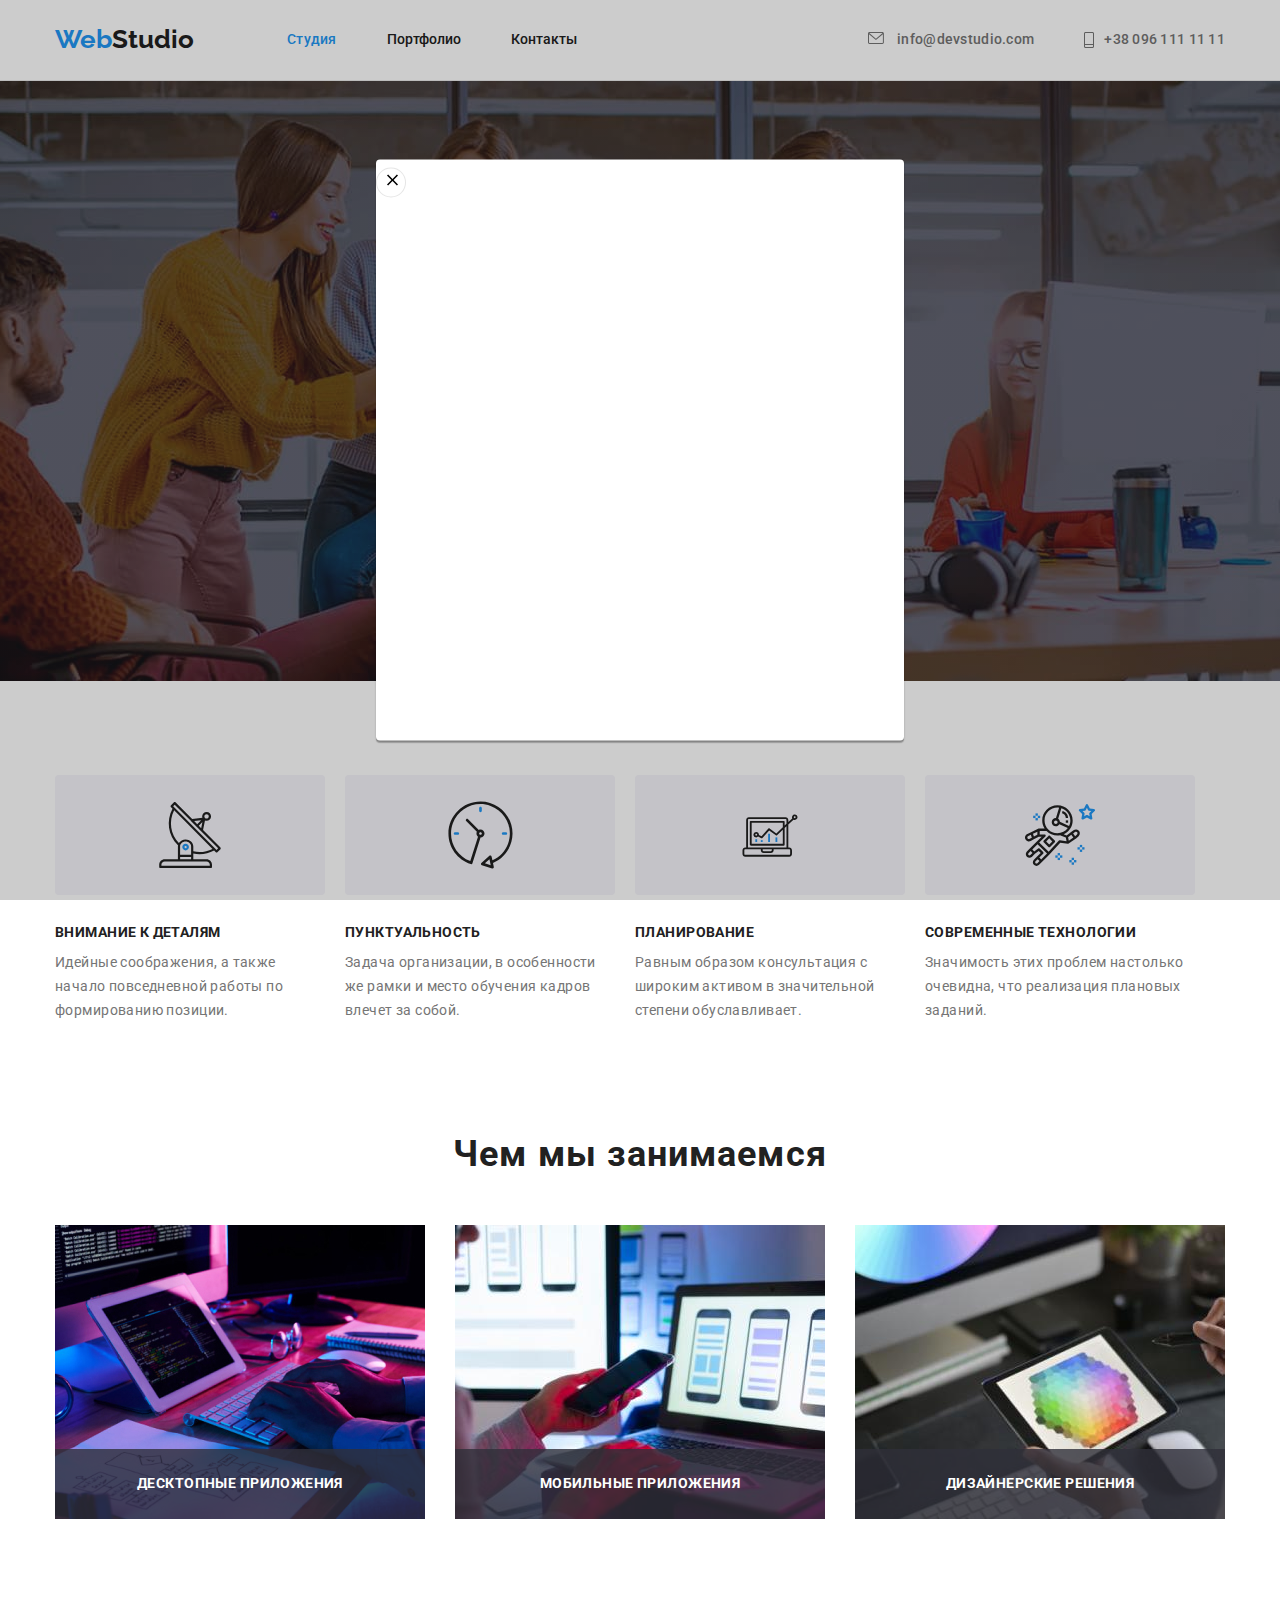
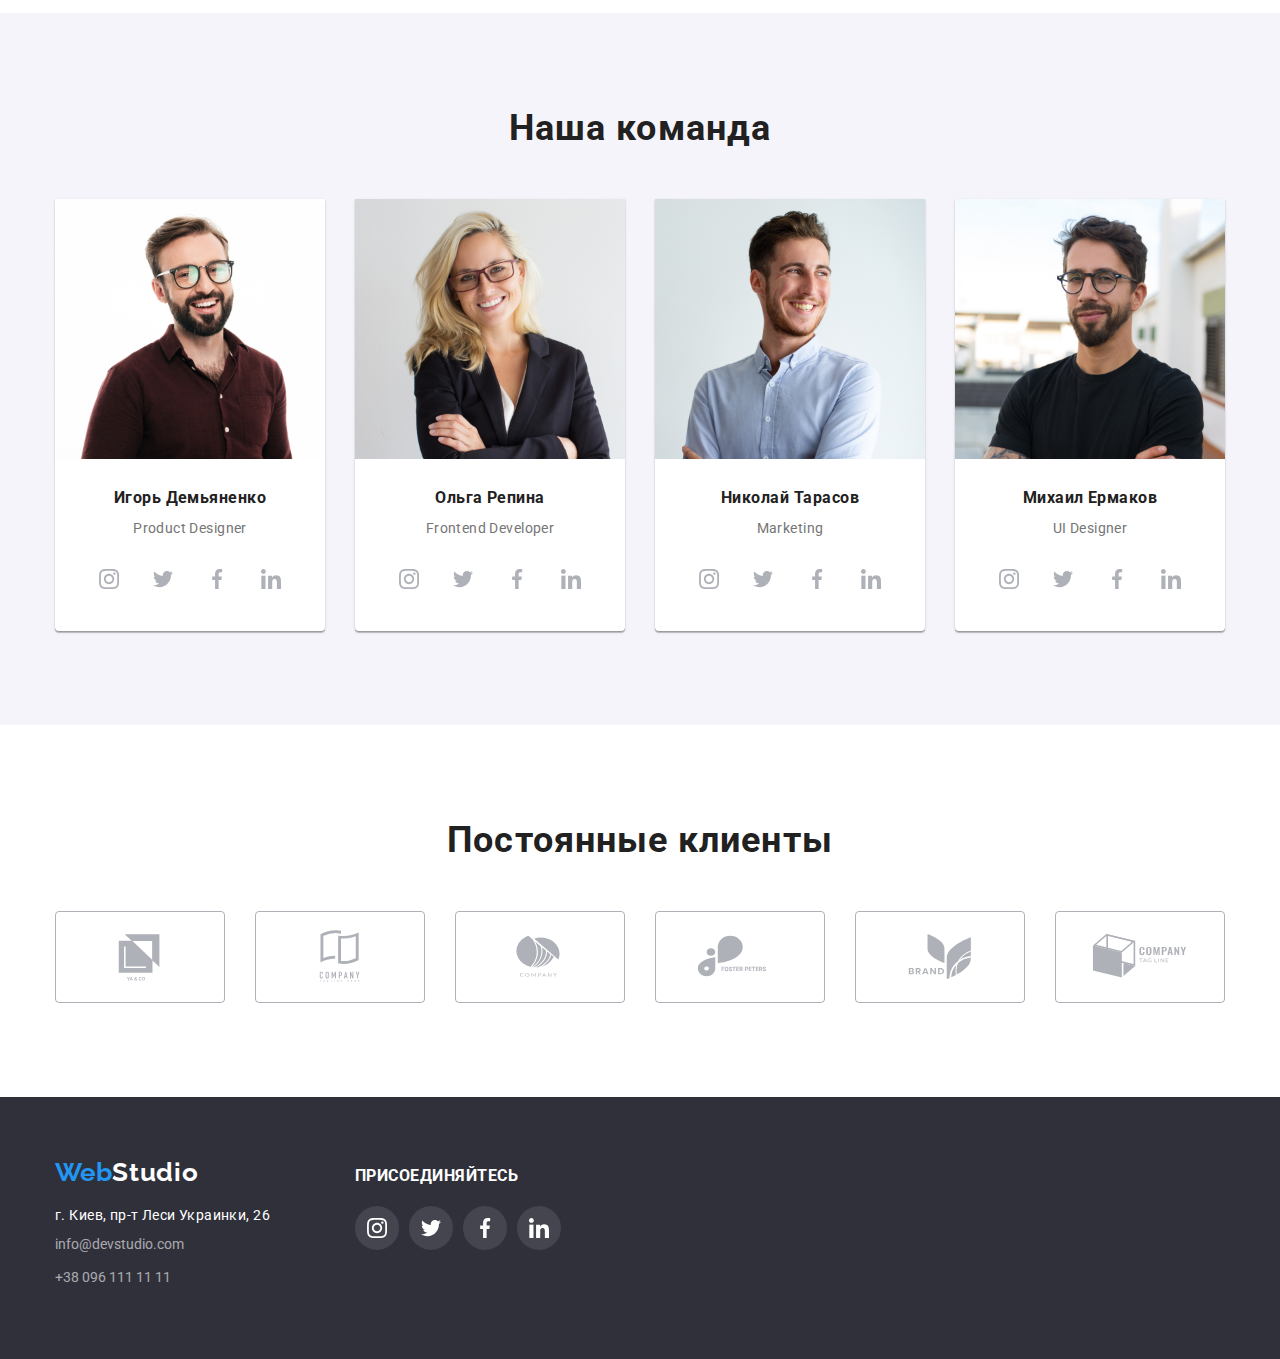
==== commit fb1ae921: "work" ====
--- a/index.html
+++ b/index.html
@@ -383,7 +383,7 @@
         </div>
     </footer>
     
-    <div class="backdrop is-hidden" data-modal>
+    <div  class="backdrop is-hidden" data-modal>
         <div class="modal">
             <button class="btn-close" data-modal-close>
                 <svg width="18" height="18">
@@ -392,6 +392,7 @@
             </button>
         </div>
     </div>
+
     <script src="./js/modal.js"></script>
 </body>
 </html>--- a/css/style.css
+++ b/css/style.css
@@ -588,8 +588,8 @@
   padding: 6px 22px;
   box-shadow: 0px 3px 1px rgba(0, 0, 0, 0.1), 0px 1px 2px rgba(0, 0, 0, 0.08), 0px
   transition: background-color var(--animation), color var(--animation), box-shadow var(--animation);
-
-}
+}
+
 .card-set {
   flex-basis: calc(100% / 3 -20px);
   margin-left: 30px;
@@ -687,14 +687,11 @@
   left: 0;
   width: 100%;
   height: 100%;
-  overflow: auto;
-  visibility:visible;
   background-color: rgba(0, 0, 0, 0.2);
 }
 
 .backdrop .is-hidden {
   opacity: 0;
-  visibility: inherit;
   pointer-events: none;
 }
 
@@ -715,9 +712,11 @@
   position: absolute;
   width: 30px;
   height: 30px;
-  margin-top: 8px;
-  margin-left: 8px;
+   margin-top: 8px;
+  margin-right: 8px;
+  margin-left: 0;
   align-items: center;
+  justify-content: center;
   background-color: var(--text-white) ;
   border: 1px solid rgba(0, 0, 0, 0.1);
   border-radius: 50%;
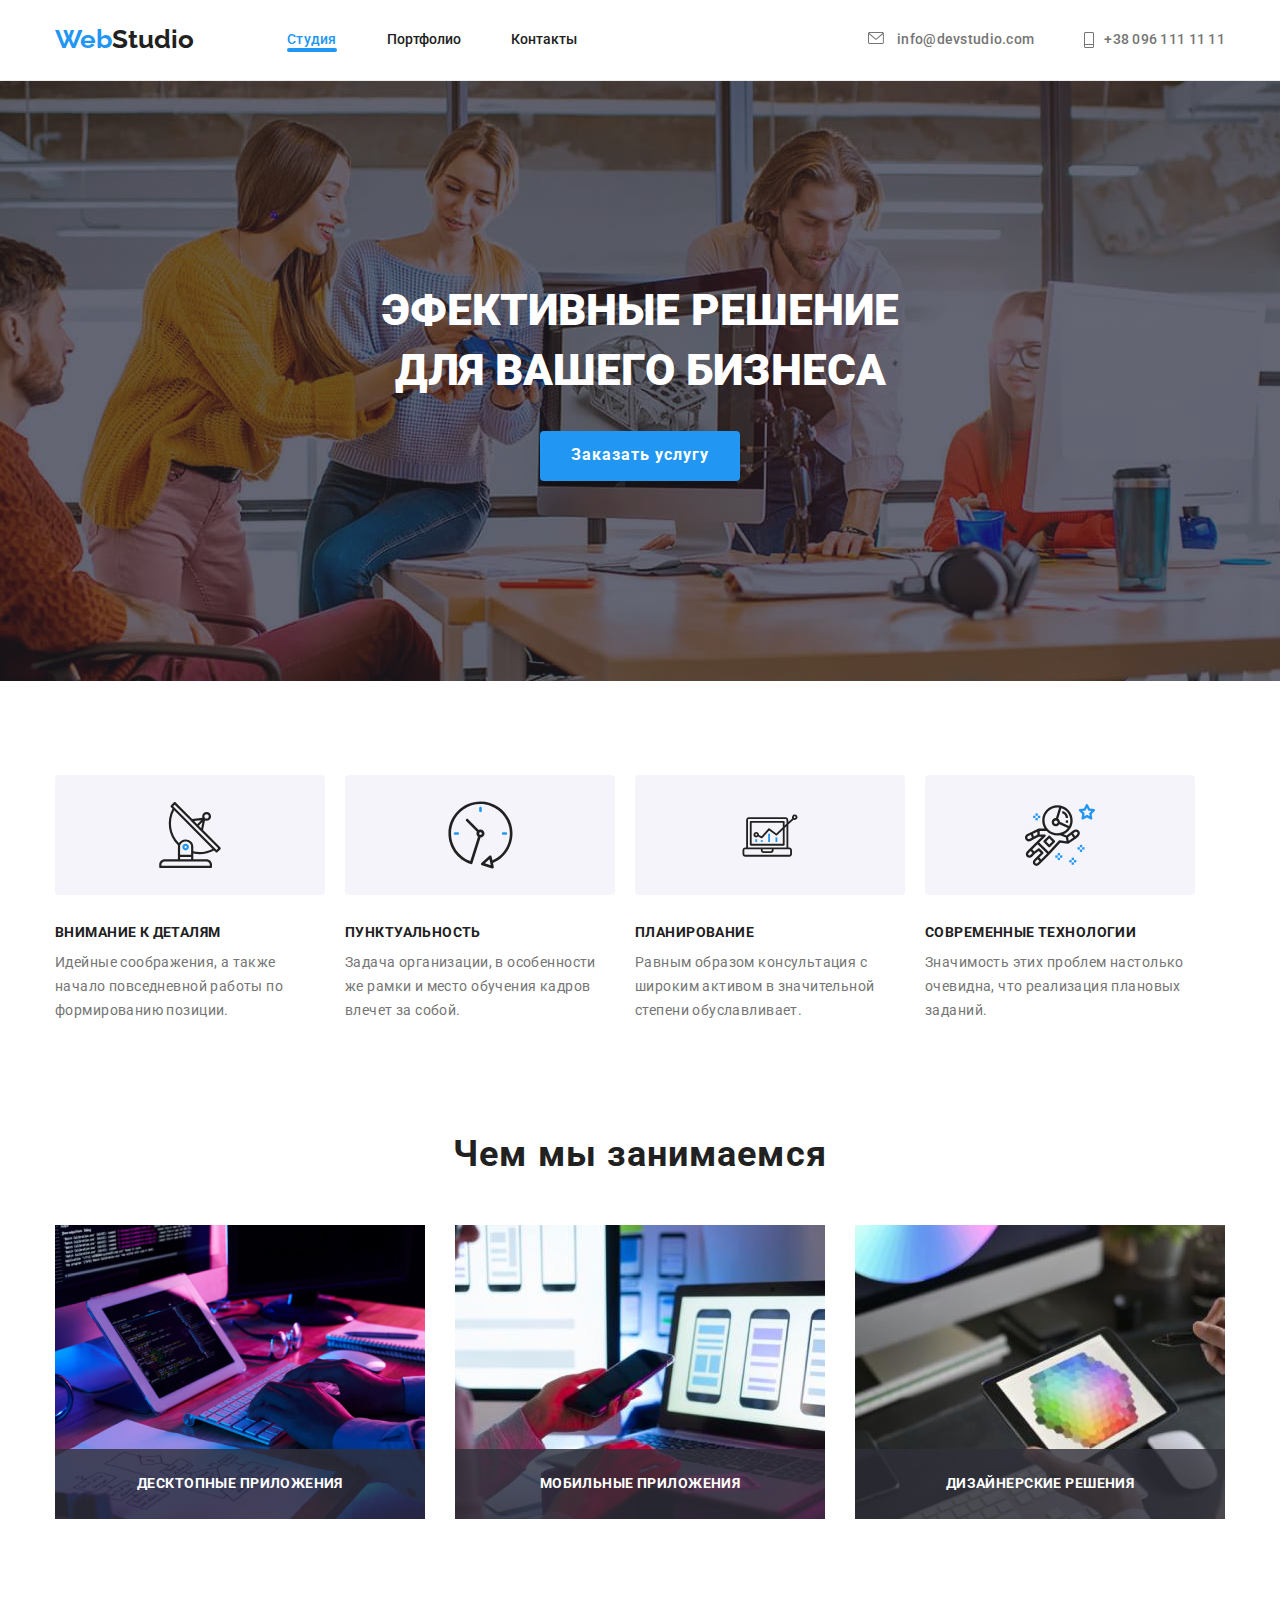
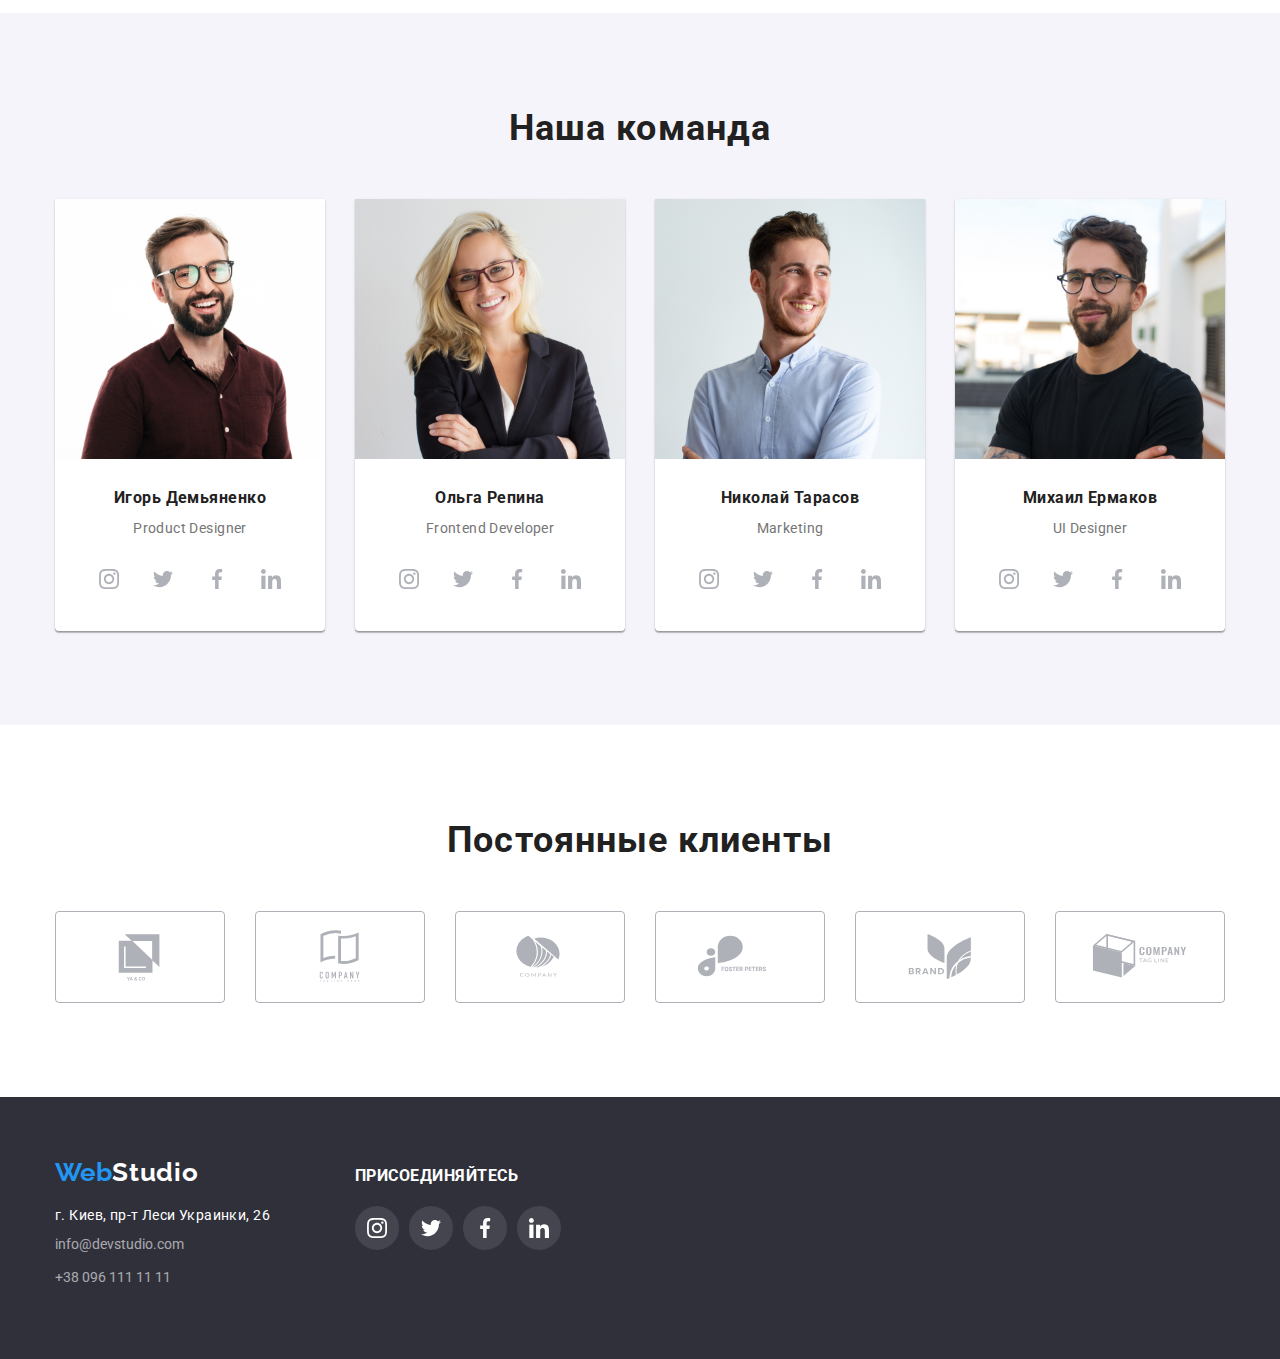
==== commit 775a9018: "work" ====
--- a/index.html
+++ b/index.html
@@ -17,8 +17,8 @@
                 <nav class="nav">
                     <a class="logo" href="./index.html">Web<span class="logo-studio">Studio</span></a>
                     <ul class="site-nav list">
-                        <li class="nav-list-item"> <a class="site-nav-link-studia" href="./index.html" >Студия</a></li>
-                        <li class="nav-list-item"><a class="site-nav-link" href="./portfolio.html">Портфолио</a></li>
+                        <li class="nav-list-item"> <a class="site-nav-link-studia line" href="./index.html" >Студия</a></li>
+                        <li class="nav-list-item"><a class="site-nav-link " href="./portfolio.html">Портфолио</a></li>
                         <li class="nav-list-item"><a class="site-nav-link" href="">Контакты</a></li>
                     </ul>
                 </nav>
--- a/css/style.css
+++ b/css/style.css
@@ -69,6 +69,20 @@
 .header {
   margin-left: 0;
   border-bottom: 1px solid #ececec;
+}
+.line {
+  position: relative;
+  color: var(--accent-color);
+}
+.line::after{
+  content:"";
+  padding: -1px;
+  position: absolute;
+  display: block;
+width: 100%;
+height: 4px;
+border-radius: 2px;
+background-color: var(--btn-cl);
 }
 /* #region main*/
 .main-nav {
@@ -626,6 +640,7 @@
   position: relative;
   overflow: hidden;
 }
+
 .card-list-overlay {
   position: absolute;
   top: 0;
@@ -638,14 +653,15 @@
   background: rgba(33, 150, 243, 0.9);
   transition: transform var(--animation);
 }
-.card-list-contet:hover .card-list-overlay,
-.card-list-content:focus .card-list-overlay {
+.card-img:focus .card-list-overlay,
+.card-img:hover .card-list-overlay{
   transform: translateY(0);
-}
+  }
+
 .card-list-descr {
   font-size: 18px;
   line-height: 1.56;
-  /* or 156% */
+ 
 
   letter-spacing: 0.03em;
 
@@ -688,11 +704,14 @@
   width: 100%;
   height: 100%;
   background-color: rgba(0, 0, 0, 0.2);
-}
-
-.backdrop .is-hidden {
+  visibility: visible;
+  opacity: 1;
+}
+
+.backdrop.is-hidden {
   opacity: 0;
   pointer-events: none;
+  visibility: hidden;
 }
 
 .modal {
@@ -707,6 +726,8 @@
   box-shadow: 0px 1px 3px rgba(0, 0, 0, 0.12), 0px 1px 1px rgba(0, 0, 0, 0.14),
     0px 2px 1px rgba(0, 0, 0, 0.2);
   border-radius: 4px;
+ transform: translate(-50%, -50%) scaleX(1);
+ transition: var(--animation);
 }
 .btn-close {
   position: absolute;
@@ -714,10 +735,10 @@
   height: 30px;
    margin-top: 8px;
   margin-right: 8px;
-  margin-left: 0;
+  margin-left: auto;
   align-items: center;
   justify-content: center;
-  background-color: var(--text-white) ;
+  background-color: var(--text-white);
   border: 1px solid rgba(0, 0, 0, 0.1);
   border-radius: 50%;
   cursor: pointer;
